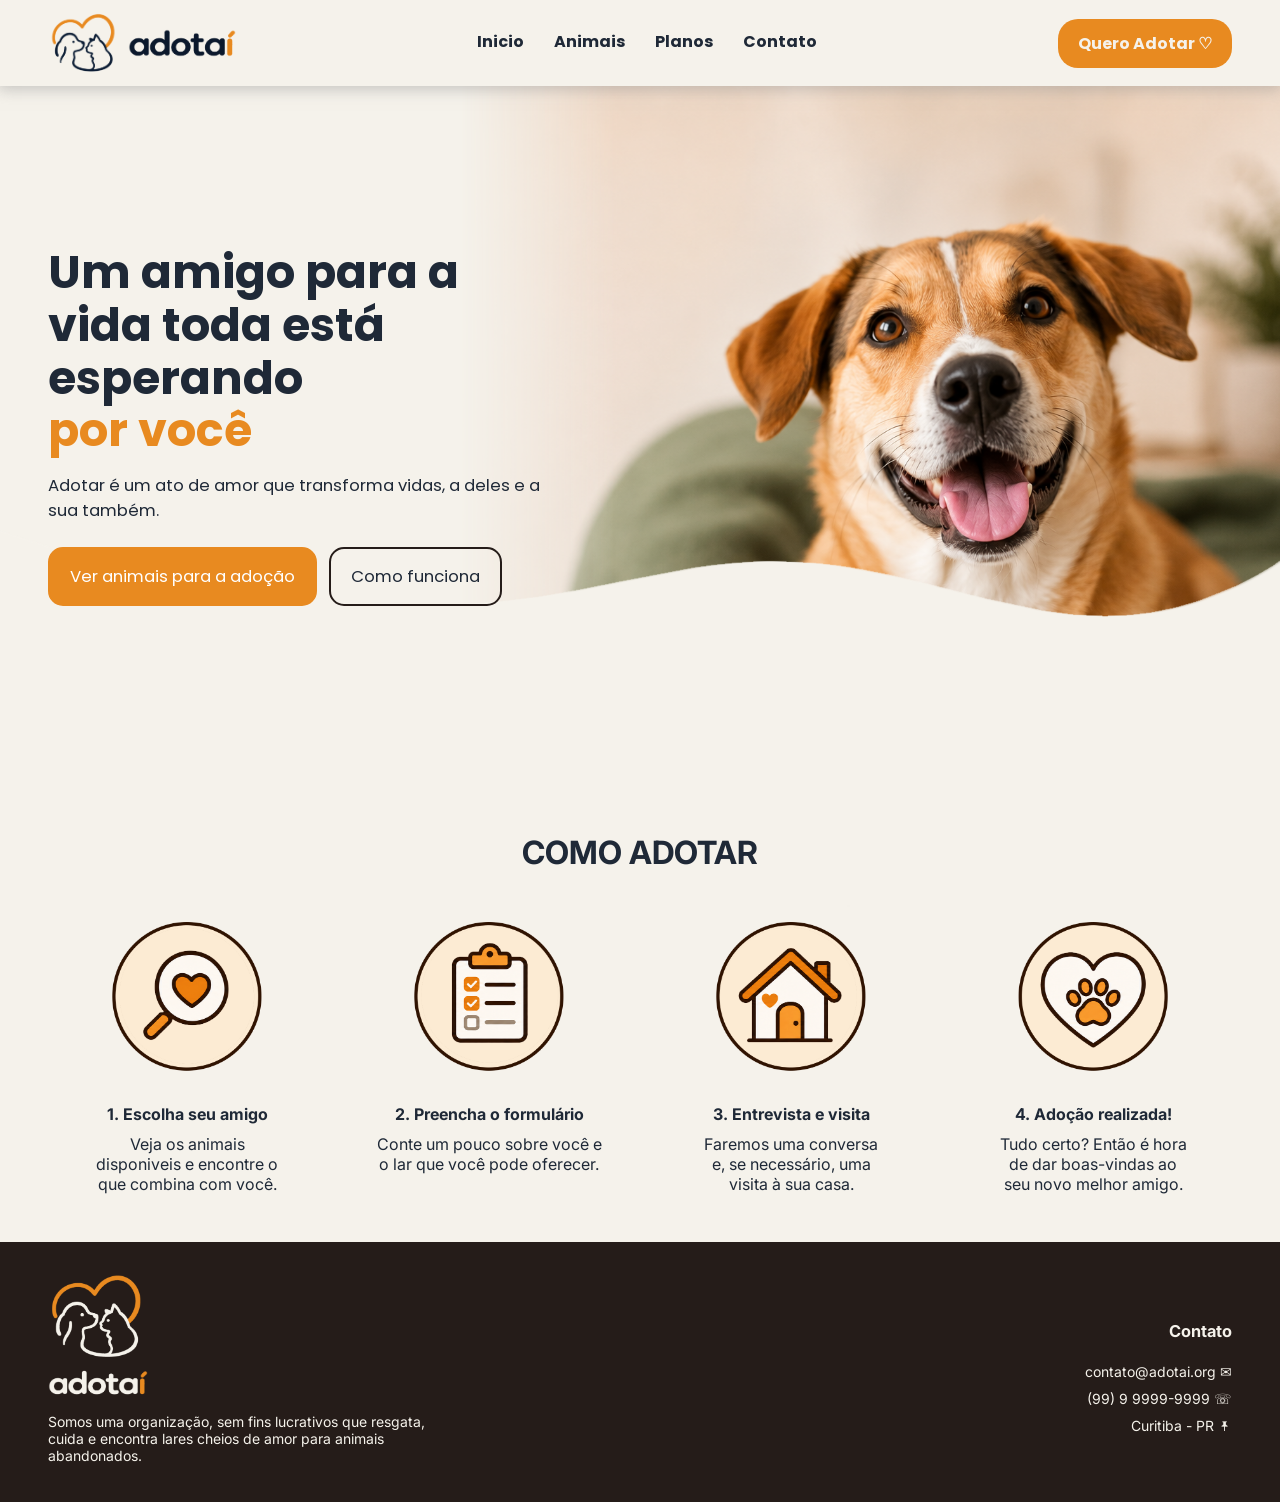
==== pages/index.html @ 23b7f98f "Initial commit: Adotaí Responsive Home Page and Catalog Layout" ====
<!DOCTYPE html>
<html lang="pt-BR">
<head>
    <meta charset="UTF-8">
    <meta name="viewport" content="width=device-width, initial-scale=1.0">
    <title>Adotaí | Um amigo para a vida toda</title>
    <link rel="stylesheet" href="/styles/style.css">
</head>
<body>
    <header>
        <a class="brand" href="index.html">
            <img class="brand-icon" src="../images/logo_img.png" alt="Dog Logo">
            <img class="brand-text" src="../images/logo_text.png" alt="Dog Logo Text">
        </a>

        <!-- Botão hambúrguer (só aparece no celular/tablet) -->
        <input type="checkbox" id="menu-toggle" aria-label="Abrir menu">
        <label for="menu-toggle" class="menu-btn" aria-hidden="true">
            <span></span><span></span><span></span>
        </label>

        <nav>
            <a href="index.html">Inicio</a>
            <a href="catalogo.html">Animais</a>
            <a href="#">Planos</a>
            <a href="#footer-contato">Contato</a>
        </nav>

        <a id="adoption-header" href="catalogo.html">Quero Adotar ♡</a>
    </header>

    <main>
        <section id="hero">
            <img id="dog-hero" src="../images/cachorro_hero.png" alt="Cachorro sorrindo">
            <img id="banner-transparency" src="../images/banner_trasnparency.png" alt="">

            <div id="hero-card">
                <h1>
                    Um amigo para a vida toda está esperando
                    <span class="destaque">por você</span>
                </h1>
                <p>
                    Adotar é um ato de amor que transforma
                    vidas, a deles e a sua também.
                </p>
                <div class="hero-buttons">
                    <a class="btn btn-primary" href="catalogo.html">Ver animais para a adoção</a>
                    <a class="btn btn-outline" href="#como-adotar">Como funciona</a>
                </div>
            </div>
        </section>

        <section id="como-adotar">
            <h1>COMO ADOTAR</h1>
            <div id="como-adotar-cards">
                <div class="step_card">
                    <img src="../images/lupa_img.png" alt="">
                    <span>1. Escolha seu amigo</span>
                    <p>Veja os animais disponiveis e encontre o que combina com você.</p>
                </div>
                <div class="step_card">
                    <img src="../images/clipboard_img.png" alt="">
                    <span>2. Preencha o formulário</span>
                    <p>Conte um pouco sobre você e o lar que você pode oferecer.</p>
                </div>
                <div class="step_card">
                    <img src="../images/house_img.png" alt="">
                    <span>3. Entrevista e visita</span>
                    <p>Faremos uma conversa e, se necessário, uma visita à sua casa.</p>
                </div>
                <div class="step_card">
                    <img src="../images/heart_img.png" alt="">
                    <span>4. Adoção realizada!</span>
                    <p>Tudo certo? Então é hora de dar boas-vindas ao seu novo melhor amigo.</p>
                </div>
            </div>
        </section>
    </main>

    <footer>
        <div id="footer-logo">
            <div class="footer-brand">
                <img src="../images/logo_img_footer2.png" alt="">
                <img src="../images/logo_text_footer.png" alt="Adotaí">
            </div>
            <p>
                Somos uma organização, sem fins lucrativos
                que resgata, cuida e encontra lares cheios
                de amor para animais abandonados.
            </p>
        </div>
        <div id="footer-contato">
            <h3>Contato</h3>
            <p>contato@adotai.org ✉</p>
            <p>(99) 9 9999-9999 ☏</p>
            <p>Curitiba - PR 🖈</p>
        </div>
    </footer>
</body>
</html>
---- styles/style.css ----
@import url('https://fonts.googleapis.com/css2?family=Inter:wght@400;600;800&family=Poppins:wght@400;600;700&display=swap');

/* =========================================
   PALETA (Color Scheme) + VARIÁVEIS
   ========================================= */
:root {
    --laranja:  #e88a20;
    --creme:    #f5f2eb;
    --escuro:   #251c19;
    --pessego:  #fcebd3;
    --marrom:   #6d4c3d;
    --texto:    #1f2937;

    --pad-x: clamp(16px, 4vw, 48px);   /* margem lateral que cresce com a tela */
}

html {
    scroll-behavior: smooth;
}

/* =========================================
   BASE
   ========================================= */
*, *::before, *::after {
    box-sizing: border-box;
}

img {
    max-width: 100%;
    height: auto;
}

body {
    font-family: "Poppins", sans-serif;
    color: var(--texto);
    background-color: var(--creme);
    margin: 0;
    overflow-x: hidden;
}

/* =========================================
   HEADER
   ========================================= */
header {
    position: relative;
    z-index: 10;
    font-weight: bold;

    display: flex;
    justify-content: space-between;
    align-items: center;
    gap: 16px;
    padding: 8px var(--pad-x);

    box-shadow: 0 1px 15px 2px rgba(148, 148, 148, 0.52);
    background-color: var(--creme);
}

.brand {
    display: flex;
    align-items: center;
    gap: 10px;
}

.brand-icon { width: 70px; }
.brand-text { height: 36px; width: auto; }

header nav {
    display: flex;
    gap: 30px;
}

header nav a {
    border-bottom: 2px solid transparent;
    padding-bottom: 2px;
    color: var(--texto);
    text-decoration: none;
}

header nav a:hover {
    border-bottom-color: var(--laranja);
}

#adoption-header {
    color: var(--creme);
    background-color: var(--laranja);
    border-radius: 20px;
    padding: 12px 20px;
    text-decoration: none;
    white-space: nowrap;
}

/* Hambúrguer escondido no desktop */
#menu-toggle { display: none; }
.menu-btn    { display: none; }

/* =========================================
   HERO
   Desktop: foto à direita, texto por cima.
   Todos os filhos ocupam a mesma "célula" do grid.
   ========================================= */
#hero {
    display: grid;
    position: relative;
    overflow: hidden;
    min-height: clamp(420px, 42vw, 760px);
}

#hero > * {
    grid-area: 1 / 1;
}

#dog-hero {
    justify-self: end;
    align-self: start;
    width: 80%;
    height: 100%;
    object-fit: cover;
    object-position: center top;
    z-index: 0;

    -webkit-mask-image: linear-gradient(to right, transparent 0%, transparent 20%, black 35%, black 100%);
            mask-image: linear-gradient(to right, transparent 0%, transparent 20%, black 35%, black 100%);
}

#banner-transparency {
    width: 100%;
    height: 100%;
    max-width: none;
    object-fit: cover;
    object-position: top;
    z-index: 1;
    pointer-events: none;
}

#hero-card {
    position: relative;
    z-index: 2;
    align-self: center;

    max-width: min(620px, 55%);
    padding: 40px var(--pad-x) 80px;
    font-size: clamp(1rem, 1.3vw, 1.3rem);
}

#hero-card h1 {
    margin: 0;
    font-size: clamp(1.9rem, 3.6vw, 3.2rem);
    line-height: 1.15;
}

#hero-card h1 .destaque {
    display: block;
    color: var(--laranja);
}

#hero-card p {
    margin: 16px 0 24px;
}

.hero-buttons {
    display: flex;
    flex-wrap: wrap;
    gap: 12px;
}

.btn {
    display: inline-block;
    padding: 15px 20px;
    border-radius: 15px;
    border: 2px solid var(--escuro);
    text-decoration: none;
    font-size: 100%;
    cursor: pointer;
    color: var(--texto);
}

.btn-primary {
    background-color: var(--laranja);
    border-color: var(--laranja);
    color: #fff;
}

/* =========================================
   COMO ADOTAR
   ========================================= */
   
#como-adotar {
    padding: 0 var(--pad-x);
    margin-top: 0;
    text-align: center;
}

#como-adotar h1 {
    font-family: 'Inter', sans-serif;
    margin-bottom: 24px;
    font-size: clamp(1.5rem, 3vw, 2rem);
}

#como-adotar-cards {
    display: grid;
    grid-template-columns: repeat(auto-fit, minmax(220px, 1fr));
    gap: 32px 24px;
    max-width: 1200px;
    margin: 0 auto;
}

.step_card {
    display: flex;
    flex-direction: column;
    align-items: center;
}

.step_card img {
    width: min(200px, 100%);
    height: 200px;
    object-fit: contain;
}

.step_card span {
    font-family: 'Inter', sans-serif;
    font-weight: bold;
    margin: 8px 0 10px;
}

.step_card p {
    font-family: 'Inter', sans-serif;
    margin: 0;
    max-width: 24ch;
    text-wrap: balance;
}

/* =========================================
   ANIMAIS DISPONIVEIS
   ========================================= */
#animais-disponiveis {
    display: flex;
    flex-direction: column;
    align-items: center;
    padding: 0 var(--pad-x);
    margin-top: 32px;
}

#animais-disponiveis h1 {
    text-align: center;
    font-size: clamp(1.5rem, 3vw, 2rem);
}

.radio-button-group {
    display: flex;
    flex-wrap: wrap;
    justify-content: center;
    gap: 10px;
    font-family: sans-serif;
}

.custom-radio { cursor: pointer; }
.custom-radio input { display: none; }

.custom-radio span {
    display: inline-block;
    padding: 10px 20px;
    border-radius: 20px;
    background-color: var(--pessego);
    font-weight: 600;
    transition: all 0.2s ease-in-out;
}

.custom-radio:hover span {
    color: #ffffffe5;
    background-color: #e88b20d0;
}

.custom-radio input:checked + span {
    background-color: var(--laranja);
    color: #fff;
}

#animal-card-list {
    display: grid;
    grid-template-columns: repeat(auto-fill, minmax(260px, 1fr));
    gap: 32px;
    width: 100%;
    max-width: 1200px;
    margin-top: 40px;
}

.animal-card {
    display: flex;
    flex-direction: column;
    overflow: hidden;
    padding-bottom: 16px;
    background-color: #fff;
    font-family: 'Inter', sans-serif;
    border-radius: 16px;
    box-shadow: 0 3px 10px 1px #909191c4;
}

.animal-card img {
    width: 100%;
    height: 200px;
    object-fit: cover;
}

.animal-title {
    display: flex;
    align-items: center;
    gap: 10px;
    padding: 12px 16px 0;
}

.animal-title h2 {
    margin: 0;
    padding-bottom: 3px;
}

.animal-sex {
    font-size: 11px;
    font-weight: bold;
    border-radius: 20px;
    padding: 5px 8px;
    background-color: lightblue;
}

.animal-card p {
    margin: 10px 16px 0;
}

/* =========================================
   FOOTER
   ========================================= */
footer {
    display: flex;
    flex-wrap: wrap;
    justify-content: space-between;
    align-items: center;
    gap: 24px;
    margin-top: 48px;
    padding: 24px var(--pad-x);

    color: var(--creme);
    background-color: var(--escuro);
    font-size: 14px;
    font-family: 'Inter', sans-serif;
}

#footer-logo {
    display: flex;
    flex-direction: column;
    max-width: 380px;
}

.footer-brand {
    display: flex;
    flex-direction: column;
    width: 100px;
}

.footer-brand img { width: 100px; }

#footer-contato {
    display: flex;
    flex-direction: column;
    align-items: flex-end;
    text-align: right;
}

#footer-contato p { margin-block: 5px; }

/* =========================================
   TABLET E CELULAR  (até 900px)
   Menu vira hambúrguer
   ========================================= */
@media (max-width: 900px) {
    header { flex-wrap: wrap; }

    .menu-btn {
        display: flex;
        flex-direction: column;
        justify-content: center;
        gap: 5px;
        width: 44px;
        height: 44px;
        padding: 10px;
        cursor: pointer;
    }

    .menu-btn span {
        display: block;
        height: 3px;
        border-radius: 2px;
        background: var(--escuro);
        transition: transform 0.2s, opacity 0.2s;
    }

    /* menu e botão "Quero Adotar" ficam escondidos até clicar */
    header nav,
    #adoption-header {
        display: none;
        width: 100%;
    }

    header nav {
        flex-direction: column;
        gap: 0;
        order: 3;
    }

    header nav a {
        padding: 14px 4px;
        border-bottom: 1px solid var(--pessego);
    }

    #adoption-header {
        order: 4;
        text-align: center;
        margin: 8px 0 12px;
    }

    #menu-toggle:checked ~ nav { display: flex; }
    #menu-toggle:checked ~ #adoption-header { display: block; }

    /* hambúrguer vira "X" */
    #menu-toggle:checked ~ .menu-btn span:nth-child(1) { transform: translateY(8px) rotate(45deg); }
    #menu-toggle:checked ~ .menu-btn span:nth-child(2) { opacity: 0; }
    #menu-toggle:checked ~ .menu-btn span:nth-child(3) { transform: translateY(-8px) rotate(-45deg); }

    #hero-card { max-width: 50%; }

    /* passos em 2x2 (evita 3 + 1 sozinho) */
    #como-adotar-cards { grid-template-columns: repeat(2, 1fr); }
}

/* =========================================
   CELULAR  (até 640px)
   Hero empilha: foto em cima, texto embaixo
   ========================================= */
@media (max-width: 640px) {
    #hero {
        display: block;
        min-height: 0;
    }

    #banner-transparency { display: none; }

    #dog-hero {
        display: block;
        width: 100%;
        height: auto;
        aspect-ratio: 4 / 3;
        object-position: 70% center;

        /* degradê vertical: a foto some suavemente no fundo creme */
        -webkit-mask-image: linear-gradient(to bottom, black 60%, transparent 100%);
                mask-image: linear-gradient(to bottom, black 60%, transparent 100%);
    }

    #hero-card {
        max-width: none;
        margin-top: -40px;
        padding: 0 var(--pad-x) 16px;
        text-align: center;
        font-size: 1rem;
    }

    .hero-buttons {
        flex-direction: column;
    }

    .btn { text-align: center; }

    .brand-icon { width: 56px; }
    .brand-text { height: 28px; }

    /* passos em 2 colunas, ícones menores */
    #como-adotar-cards {
        grid-template-columns: repeat(2, 1fr);
        gap: 24px 12px;
    }
    .step_card img { width: min(120px, 100%); height: 120px; }
    .step_card span { font-size: 0.9rem; }
    .step_card p { font-size: 0.85rem; }

    footer {
        flex-direction: column;
        align-items: center;
        text-align: center;
    }

    #footer-logo { align-items: center; }

    #footer-contato {
        align-items: center;
        text-align: center;
    }
}
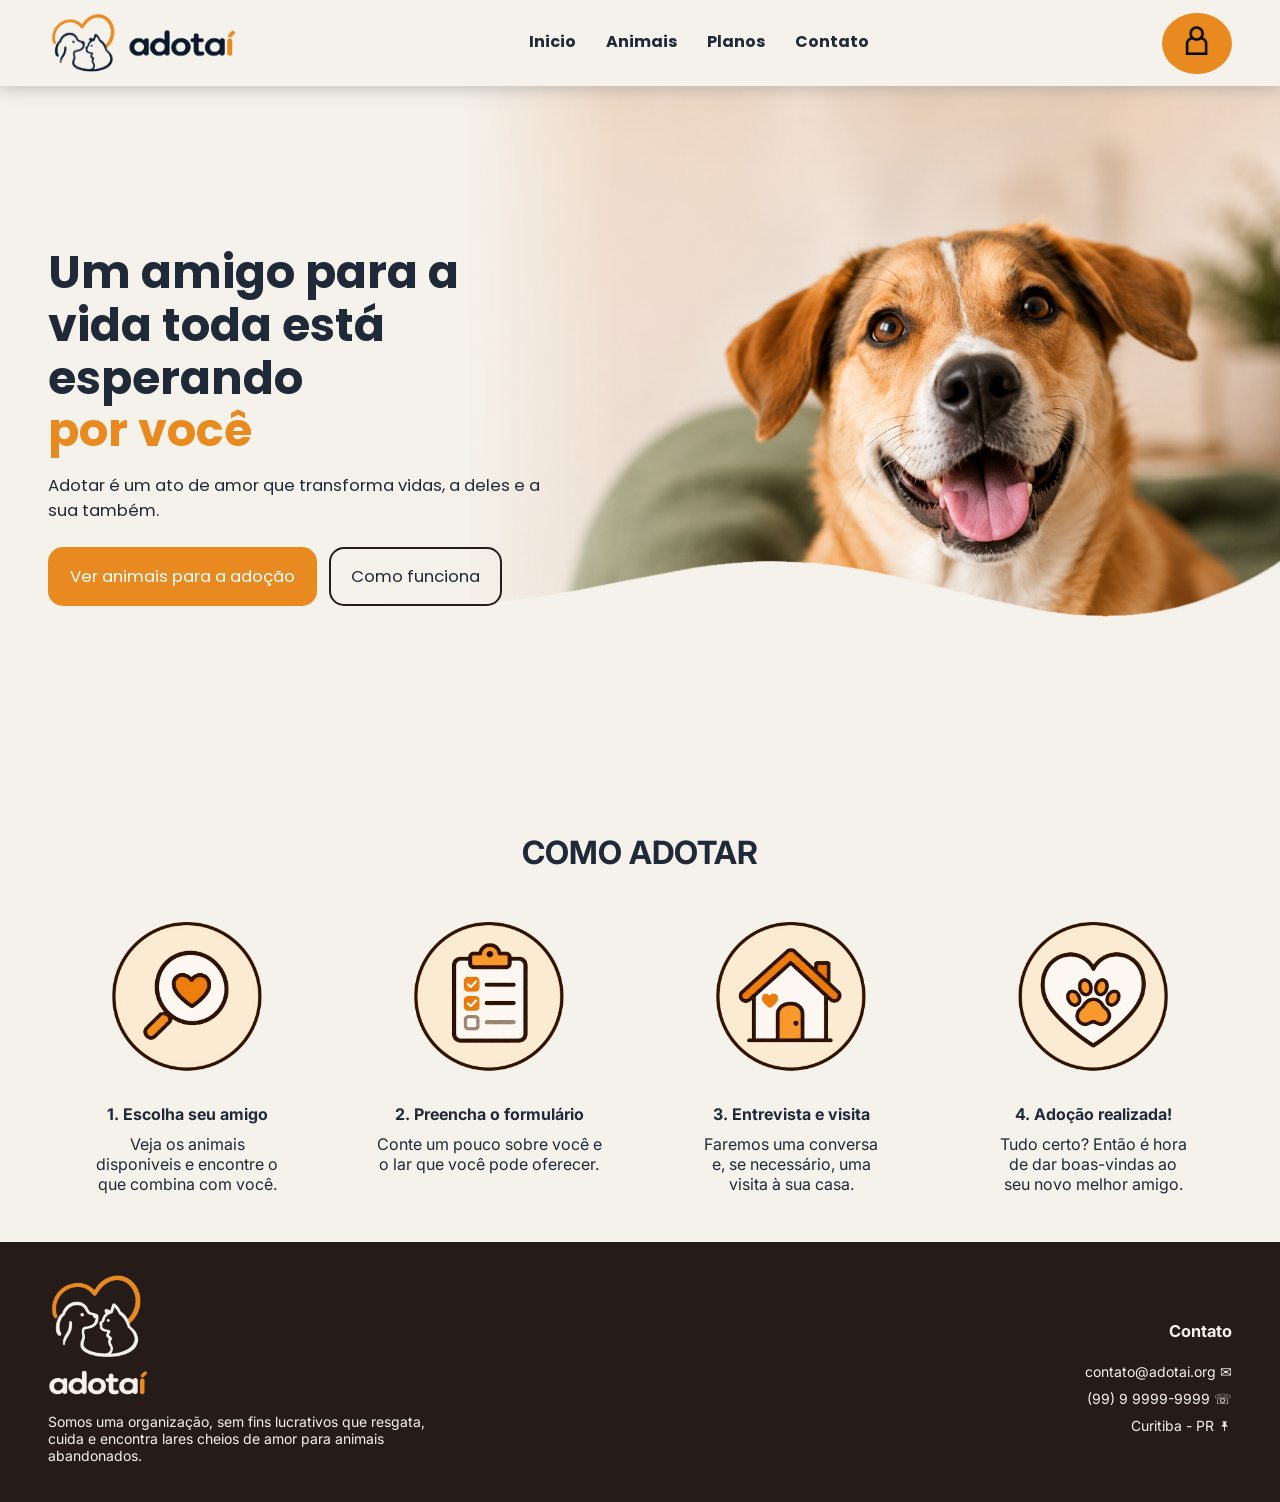
==== commit 06cadfb8: "Login and Register pages with a few other adjustments" ====
--- a/pages/index.html
+++ b/pages/index.html
@@ -26,7 +26,10 @@
             <a href="#footer-contato">Contato</a>
         </nav>
 
-        <a id="adoption-header" href="catalogo.html">Quero Adotar ♡</a>
+        <a id="adoption-header" href="./login.html">
+            <img style="height: 30px;" 
+            src="../images/user_icon.png">
+        </a>
     </header>
 
     <main>
--- a/styles/style.css
+++ b/styles/style.css
@@ -84,7 +84,7 @@
 #adoption-header {
     color: var(--creme);
     background-color: var(--laranja);
-    border-radius: 20px;
+    border-radius: 100%;
     padding: 12px 20px;
     text-decoration: none;
     white-space: nowrap;
@@ -415,6 +415,7 @@
         order: 4;
         text-align: center;
         margin: 8px 0 12px;
+        border-radius: 30px;
     }
 
     #menu-toggle:checked ~ nav { display: flex; }
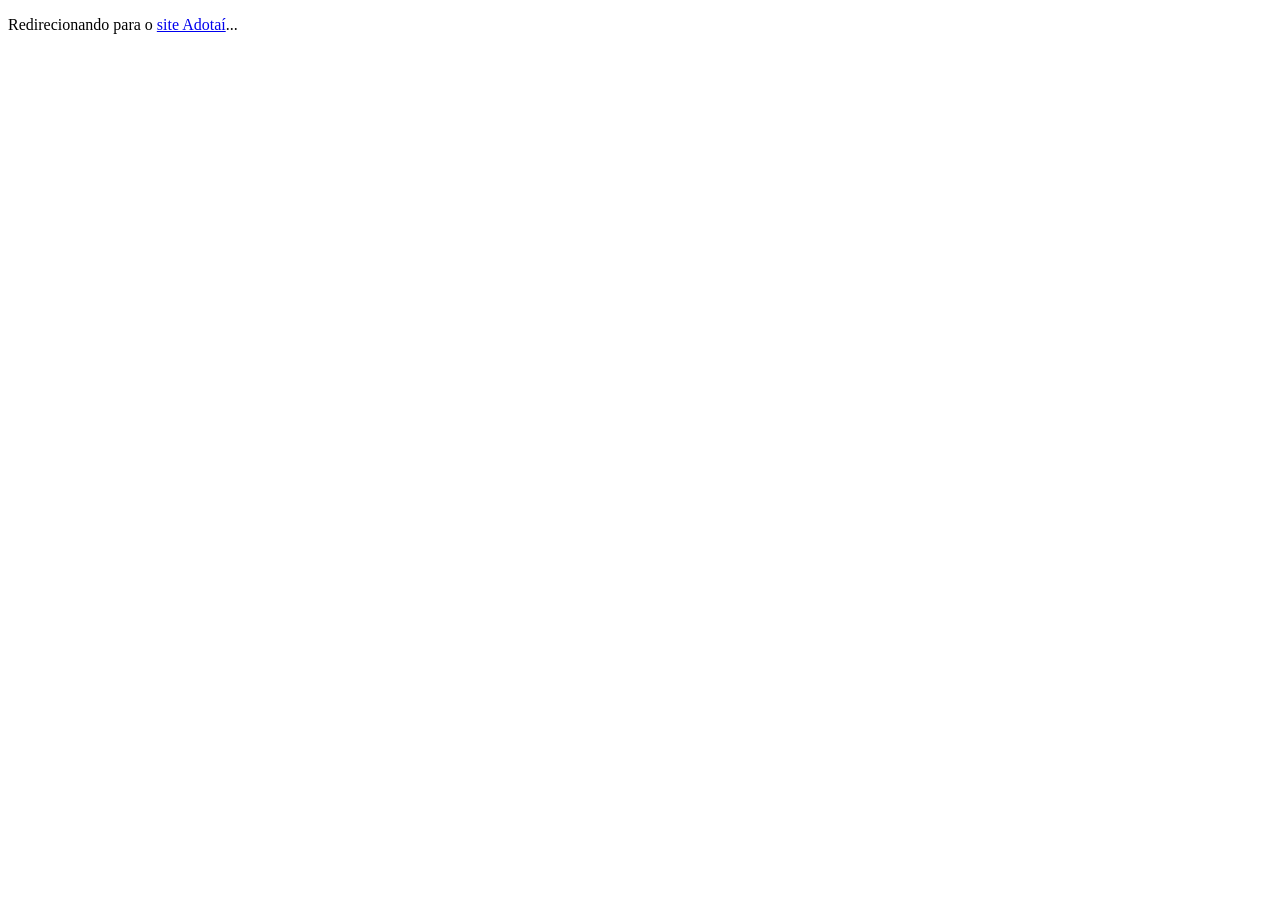
==== commit 1a0fdb09: "Add mysqli PHP project and simple setup Co-authored-by: Copilot <223556219+Copilot@users.noreply.git" ====
--- a/pages/index.html
+++ b/pages/index.html
@@ -2,102 +2,11 @@
 <html lang="pt-BR">
 <head>
     <meta charset="UTF-8">
+    <meta http-equiv="refresh" content="0;url=index.php">
     <meta name="viewport" content="width=device-width, initial-scale=1.0">
     <title>Adotaí | Um amigo para a vida toda</title>
-    <link rel="stylesheet" href="/styles/style.css">
 </head>
 <body>
-    <header>
-        <a class="brand" href="index.html">
-            <img class="brand-icon" src="../images/logo_img.png" alt="Dog Logo">
-            <img class="brand-text" src="../images/logo_text.png" alt="Dog Logo Text">
-        </a>
-
-        <!-- Botão hambúrguer (só aparece no celular/tablet) -->
-        <input type="checkbox" id="menu-toggle" aria-label="Abrir menu">
-        <label for="menu-toggle" class="menu-btn" aria-hidden="true">
-            <span></span><span></span><span></span>
-        </label>
-
-        <nav>
-            <a href="index.html">Inicio</a>
-            <a href="catalogo.html">Animais</a>
-            <a href="#">Planos</a>
-            <a href="#footer-contato">Contato</a>
-        </nav>
-
-        <a id="adoption-header" href="./login.html">
-            <img style="height: 30px;" 
-            src="../images/user_icon.png">
-        </a>
-    </header>
-
-    <main>
-        <section id="hero">
-            <img id="dog-hero" src="../images/cachorro_hero.png" alt="Cachorro sorrindo">
-            <img id="banner-transparency" src="../images/banner_trasnparency.png" alt="">
-
-            <div id="hero-card">
-                <h1>
-                    Um amigo para a vida toda está esperando
-                    <span class="destaque">por você</span>
-                </h1>
-                <p>
-                    Adotar é um ato de amor que transforma
-                    vidas, a deles e a sua também.
-                </p>
-                <div class="hero-buttons">
-                    <a class="btn btn-primary" href="catalogo.html">Ver animais para a adoção</a>
-                    <a class="btn btn-outline" href="#como-adotar">Como funciona</a>
-                </div>
-            </div>
-        </section>
-
-        <section id="como-adotar">
-            <h1>COMO ADOTAR</h1>
-            <div id="como-adotar-cards">
-                <div class="step_card">
-                    <img src="../images/lupa_img.png" alt="">
-                    <span>1. Escolha seu amigo</span>
-                    <p>Veja os animais disponiveis e encontre o que combina com você.</p>
-                </div>
-                <div class="step_card">
-                    <img src="../images/clipboard_img.png" alt="">
-                    <span>2. Preencha o formulário</span>
-                    <p>Conte um pouco sobre você e o lar que você pode oferecer.</p>
-                </div>
-                <div class="step_card">
-                    <img src="../images/house_img.png" alt="">
-                    <span>3. Entrevista e visita</span>
-                    <p>Faremos uma conversa e, se necessário, uma visita à sua casa.</p>
-                </div>
-                <div class="step_card">
-                    <img src="../images/heart_img.png" alt="">
-                    <span>4. Adoção realizada!</span>
-                    <p>Tudo certo? Então é hora de dar boas-vindas ao seu novo melhor amigo.</p>
-                </div>
-            </div>
-        </section>
-    </main>
-
-    <footer>
-        <div id="footer-logo">
-            <div class="footer-brand">
-                <img src="../images/logo_img_footer2.png" alt="">
-                <img src="../images/logo_text_footer.png" alt="Adotaí">
-            </div>
-            <p>
-                Somos uma organização, sem fins lucrativos
-                que resgata, cuida e encontra lares cheios
-                de amor para animais abandonados.
-            </p>
-        </div>
-        <div id="footer-contato">
-            <h3>Contato</h3>
-            <p>contato@adotai.org ✉</p>
-            <p>(99) 9 9999-9999 ☏</p>
-            <p>Curitiba - PR 🖈</p>
-        </div>
-    </footer>
+    <p>Redirecionando para o <a href="index.php">site Adotaí</a>...</p>
 </body>
 </html>
